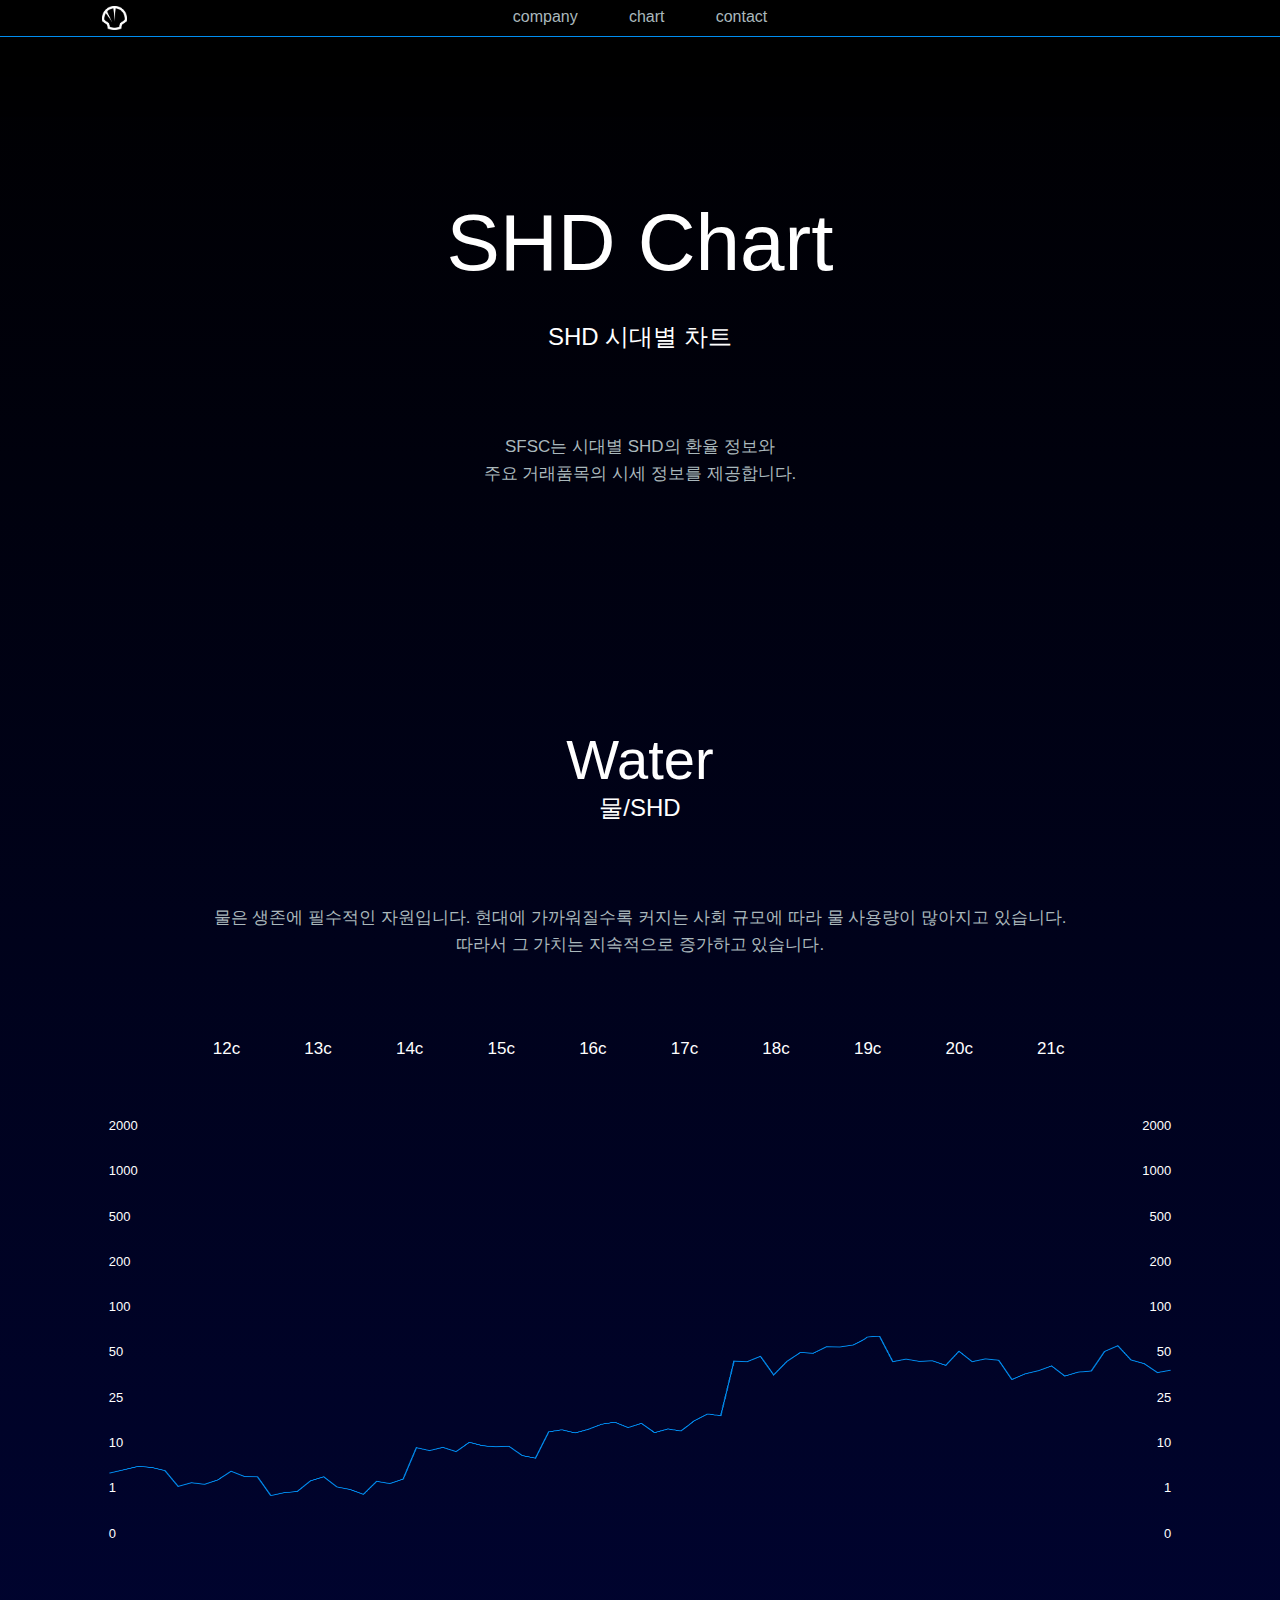
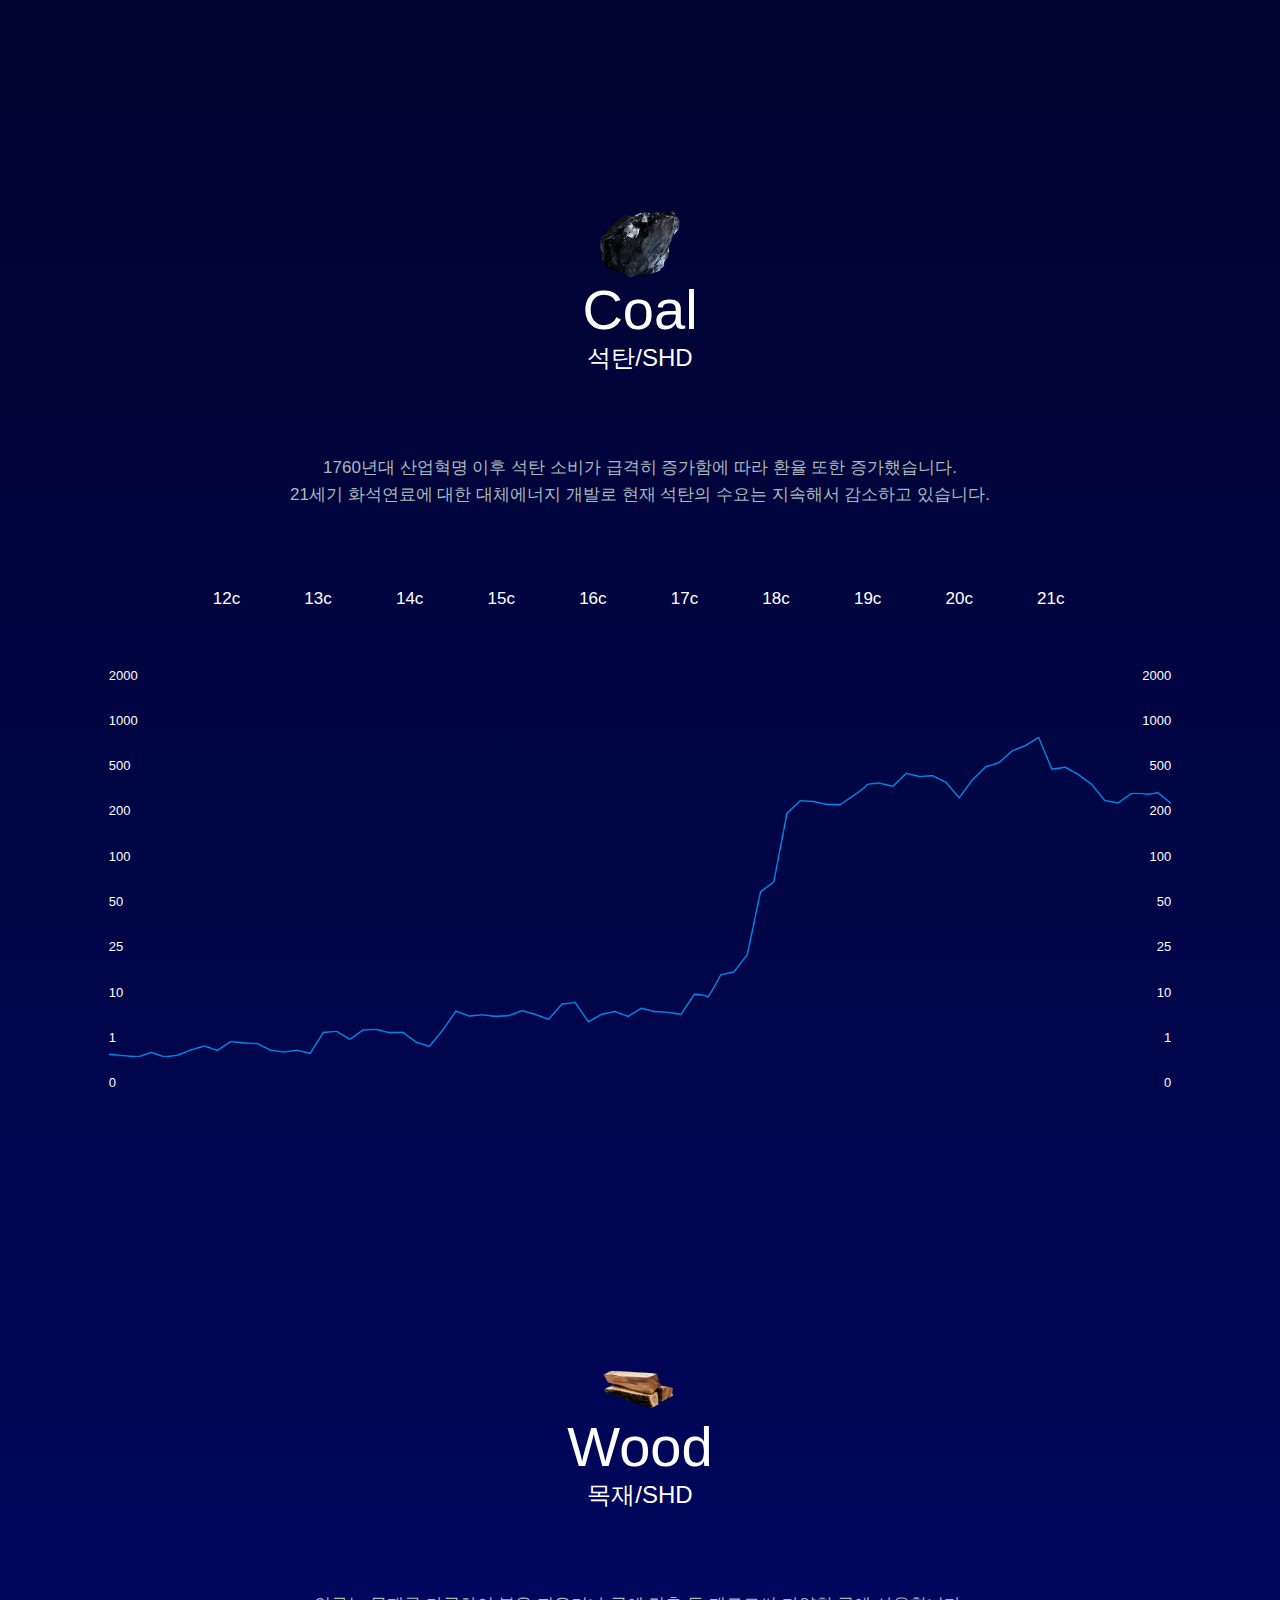
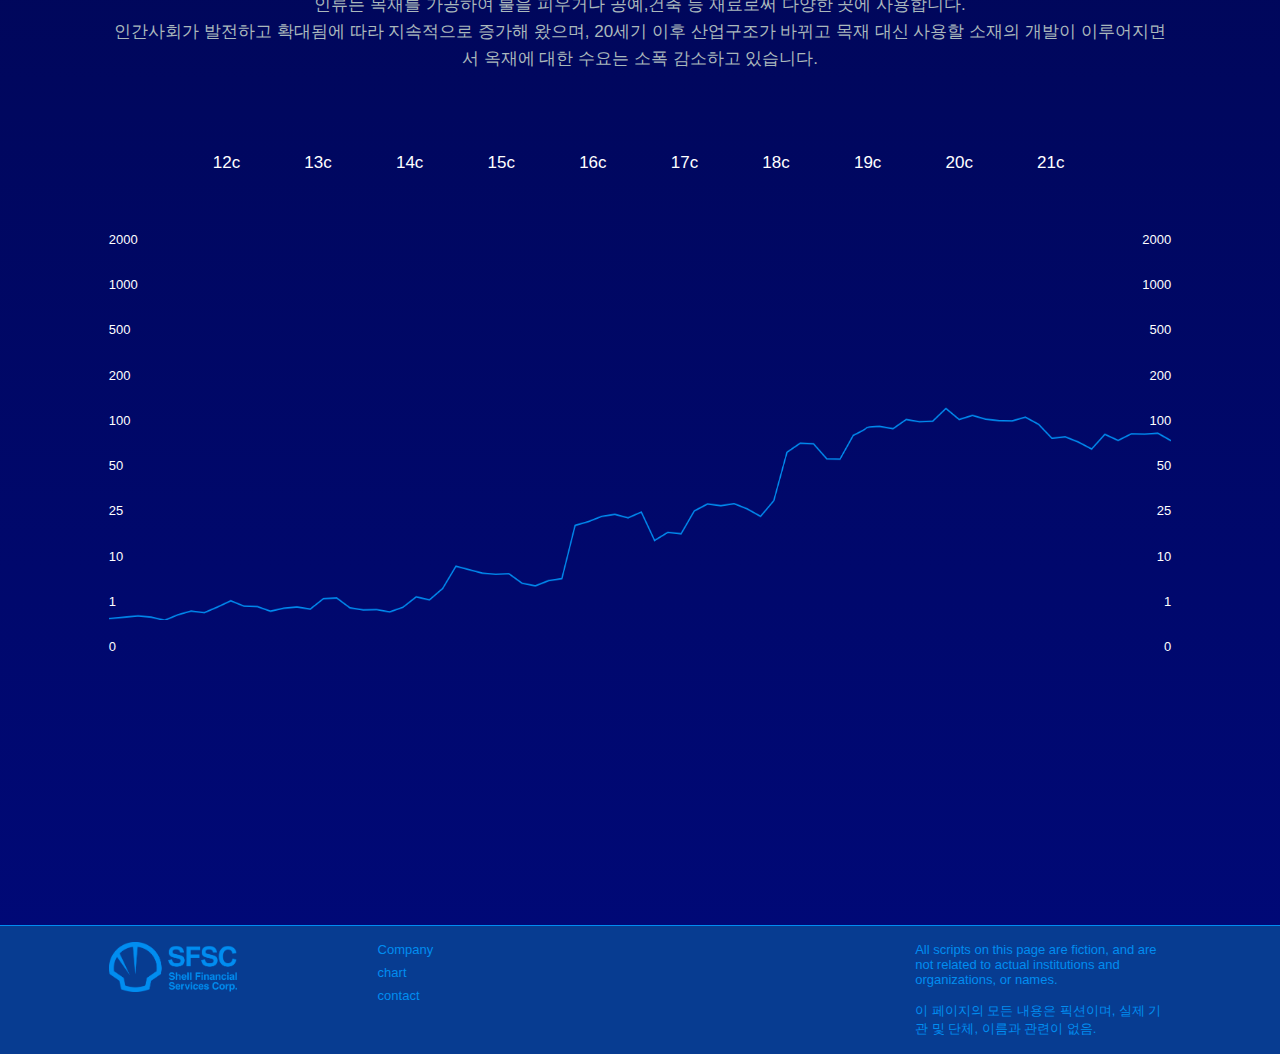
==== pagechart/index.html @ 1f9c4a47 "Add files via upload" ====
<!DOCTYPE html>
<html>
<link href="./css/style.css" rel="stylesheet" style="" type="text/css">

<head><meta http-equiv="Content-Type" content="text/html; charset=UTF-8">
	<meta name="viewport" content="width=device-width, initial-scale=1">
	<title>Chart</title>
	<link rel="icon" type="image/x-icon" href="./img/favicon.ico">
</head>

<body>

	<header>
		<div style="background:black; border-bottom: 0.5px solid #018DF0; position: relative;">
			<a href="../index.html"><img src="./img/logo-nav.png" style="height: 24px; object-fit: contain; position: absolute; top: 6px; left: 8vw;"></a>
			<div class="flex" style="justify-content: center">
				<nav class="flex">
					<a href="../pagecompany/index.html">company</a>
					<a href="../pagechart/index.html">chart</a>
					<a href="../pagecontact/index.html">contact</a>
				</nav>
			</div>
		</div>
		<div style="position: absolute; width: 100vw; height:80px; background-image: linear-gradient(rgba(0,0,0,1) 0%, rgba(0,0,0,0) 100%);"></div>
	</header>

	<main>

		<div class="section">
			<h1>SHD Chart</h1>
			<h5>SHD 시대별 차트</h5>
			<p>SFSC는 시대별 SHD의 환율 정보와<br>주요 거래품목의 시세 정보를 제공합니다.</p>
		</div>

		<div class="section">
			<div>
				<h2 class="tight">Water</h2>
				<h5>물/SHD</h5>
				<p>물은 생존에 필수적인 자원입니다. 현대에 가까워질수록 커지는 사회 규모에 따라 물 사용량이 많아지고 있습니다. <br>따라서 그 가치는 지속적으로 증가하고 있습니다. </p>
			</div>
			<div class="layout flex graph" style="background-image: url(./img/g-shd.png); background-size: 100% 30%; background-position-y: 80%;">
				<div class="col12 side">
					<h6 class="left">2000</h6>
					<h6 class="left">1000</h6>
					<h6 class="left">500</h6>
					<h6 class="left">200</h6>
					<h6 class="left">100</h6>
					<h6 class="left">50</h6>
					<h6 class="left">25</h6>
					<h6 class="left">10</h6>
					<h6 class="left">1</h6>
					<h6 class="left">0</h6>
				</div>
				<div class="layout flex" style="margin:0;">
					<div class="col12 horizonal">12c</div>
					<div class="col12 horizonal">13c</div>
					<div class="col12 horizonal">14c</div>
					<div class="col12 horizonal">15c</div>
					<div class="col12 horizonal">16c</div>
					<div class="col12 horizonal">17c</div>
					<div class="col12 horizonal">18c</div>
					<div class="col12 horizonal">19c</div>
					<div class="col12 horizonal">20c</div>
					<div class="col12 horizonal">21c</div>
				</div>
				<div class="col12 side">
					<h6 class="right">2000</h6>
					<h6 class="right">1000</h6>
					<h6 class="right">500</h6>
					<h6 class="right">200</h6>
					<h6 class="right">100</h6>
					<h6 class="right">50</h6>
					<h6 class="right">25</h6>
					<h6 class="right">10</h6>
					<h6 class="right">1</h6>
					<h6 class="right">0</h6>
				</div>
			</div>
		</div>
		
		<div class="section">
			<div>
				<img src="./img/coal.png" width="80px">
				<h2 class="tight">Coal</h2>
				<h5>석탄/SHD</h5>
				<p>1760년대 산업혁명 이후 석탄 소비가 급격히 증가함에 따라 환율 또한 증가했습니다. <br>21세기 화석연료에 대한 대체에너지 개발로 현재 석탄의 수요는 지속해서 감소하고 있습니다. </p>
			</div>
			<div class="layout flex graph" style="background-image: url(./img/g-coal.png); background-size: 100% 60%; background-position-y: 70%;">
				<div class="col12 side">
					<h6 class="left">2000</h6>
					<h6 class="left">1000</h6>
					<h6 class="left">500</h6>
					<h6 class="left">200</h6>
					<h6 class="left">100</h6>
					<h6 class="left">50</h6>
					<h6 class="left">25</h6>
					<h6 class="left">10</h6>
					<h6 class="left">1</h6>
					<h6 class="left">0</h6>
				</div>
				<div class="layout flex" style="margin:0;">
					<div class="col12 horizonal">12c</div>
					<div class="col12 horizonal">13c</div>
					<div class="col12 horizonal">14c</div>
					<div class="col12 horizonal">15c</div>
					<div class="col12 horizonal">16c</div>
					<div class="col12 horizonal">17c</div>
					<div class="col12 horizonal">18c</div>
					<div class="col12 horizonal">19c</div>
					<div class="col12 horizonal">20c</div>
					<div class="col12 horizonal">21c</div>
				</div>
				<div class="col12 side">
					<h6 class="right">2000</h6>
					<h6 class="right">1000</h6>
					<h6 class="right">500</h6>
					<h6 class="right">200</h6>
					<h6 class="right">100</h6>
					<h6 class="right">50</h6>
					<h6 class="right">25</h6>
					<h6 class="right">10</h6>
					<h6 class="right">1</h6>
					<h6 class="right">0</h6>
				</div>
			</div>
		</div>

		<div class="section">
			<div>
				<img src="./img/wood.png" width="80px">
				<h2 class="tight">Wood</h2>
				<h5>목재/SHD</h5>
				<p>인류는 목재를 가공하여 불을 피우거나 공예,건축 등 재료로써 다양한 곳에 사용합니다. <br>인간사회가 발전하고 확대됨에 따라 지속적으로 증가해 왔으며, 20세기 이후 산업구조가 바뀌고 목재 대신 사용할 소재의 개발이 이루어지면서 옥재에 대한 수요는 소폭 감소하고 있습니다. </p>
			</div>
			<div class="layout flex graph" style="background-image: url(./img/g-wood.png); background-size: 100% 40%; background-position-y: 80%;">
				<div class="col12 side">
					<h6 class="left">2000</h6>
					<h6 class="left">1000</h6>
					<h6 class="left">500</h6>
					<h6 class="left">200</h6>
					<h6 class="left">100</h6>
					<h6 class="left">50</h6>
					<h6 class="left">25</h6>
					<h6 class="left">10</h6>
					<h6 class="left">1</h6>
					<h6 class="left">0</h6>
				</div>
				<div class="layout flex" style="margin:0;">
					<div class="col12 horizonal">12c</div>
					<div class="col12 horizonal">13c</div>
					<div class="col12 horizonal">14c</div>
					<div class="col12 horizonal">15c</div>
					<div class="col12 horizonal">16c</div>
					<div class="col12 horizonal">17c</div>
					<div class="col12 horizonal">18c</div>
					<div class="col12 horizonal">19c</div>
					<div class="col12 horizonal">20c</div>
					<div class="col12 horizonal">21c</div>
				</div>
				<div class="col12 side">
					<h6 class="right">2000</h6>
					<h6 class="right">1000</h6>
					<h6 class="right">500</h6>
					<h6 class="right">200</h6>
					<h6 class="right">100</h6>
					<h6 class="right">50</h6>
					<h6 class="right">25</h6>
					<h6 class="right">10</h6>
					<h6 class="right">1</h6>
					<h6 class="right">0</h6>
				</div>
			</div>
		</div>

	</main>

	<footer>
		<div class="layout flex red">
			<div class="col4 grey">
				<img src="./img/logo-footer.png" width="50%">
			</div>
			<div class="col4 grey">
				<a href="../pagecompany/index.html"><h6 class="col12 t-blue left tight" style="margin-bottom: 8px;">Company</h6></a>
				<a href="../pagechart/index.html"><h6 class="col12 t-blue left tight" style="margin-bottom: 8px;">chart</h6></a>
				<a href="../pagecontact/index.html"><h6 class="col12 t-blue left tight" style="margin-bottom: 8px;">contact</h6></a>
			</div>
			<div class="col4 grey"> 
			</div>
			<h6 class="col4 t-blue left tight">	All scripts on this page are fiction, and are not related to actual institutions and organizations, or names. <br><br>이 페이지의 모든 내용은 픽션이며, 실제 기관 및 단체, 이름과 관련이 없음.
			</h6>
		</div>
	</footer>


</body></html>
---- pagechart/css/style.css ----
html,body,header,main,footer,div{margin: 0; padding: 0}
html{font-family: Helvetica, pretendard, sans-serif;}

body{background-image: linear-gradient(black, rgb(0, 9, 122)); overflow-x:hidden; overflow-y:auto;}

header{width: 100vw; position: sticky; top: 0;left: 0; z-index:999}
nav{gap: 4vw;}

main{width: 83vw; min-height: 92vh; margin: auto; padding-top: 160px; margin-bottom: 240px;}
main img{display: block; margin: auto;}

footer{width: 100vw; min-height: 8vh; background: #073C91; 
	padding-top: 16px; padding-bottom: 16px; justify-content: space-between; border-top: 0.5px solid #018DF0;}

div{margin: 0; padding: 0;}
.wrapper{margin: auto;}
.flex{display: flex;}
.layout{width: 83vw; margin: auto; gap: 0.25vw 1vw;}
.col2,.col3,.col4,.col6,.col12
	.col2{width: 41vw;}
	.col3{width: 27vw;}
	.col4{width: 20vw;}
	.col6{width: 13vw;}
	.col12{width: 6vw;}

/*
.red{background: red;}
.grey{background: grey;}
.green{background: green;}
*/

li{list-style-type: none; font-size: 13px;}
a{padding-top: 8px; padding-bottom: 10px; text-decoration-line: none; color: #AAB8BC;}
a:hover{color: white;}

h1,h2,h3,h4,h5,h6,p{/*background: lightblue;*/ text-align: center; color: white; font-weight: 500; margin-top: 0}
	h1{font-size: 80px; margin-bottom: 32px}
	h2{font-size: 56px; margin-bottom: 32px;}
	h3{font-size: 48px;}
	h4{font-size: 36px; margin-bottom: 24px;}
	h5{font-size: 24px; margin-bottom: 80px;}
	p{font-size: 17px; color: #AAB8BC; line-height: 27px;}
	h6{font-size: 13px;}
	.left{text-align: left}
	.right{text-align: right;}
	.absolute { position: absolute; }
	.relative { position: relative; }
	.t-blue{color: #018DF0}
	.t-grey{color: #AAB8BC}
	.t-black{color: black;}
	.tight{margin: 0}


/*여기서부터 그래프*/
.horizonal{display: inline-block; text-align: center;
	font-size: 17px; font-weight: 500; color: white; transition: 0.3s; background: none; border: 0.5px solid rgba(1, 141, 240, 0)}
.horizonal:hover{font-size: 36px; background: rgba(1, 141, 240, 0.1); border: 0.5px solid rgba(1, 141, 240, 1);}
.graph{background-repeat: no-repeat; margin-top: 80px}
.section{margin-bottom: 240px}
.side{padding-top: 80px;}
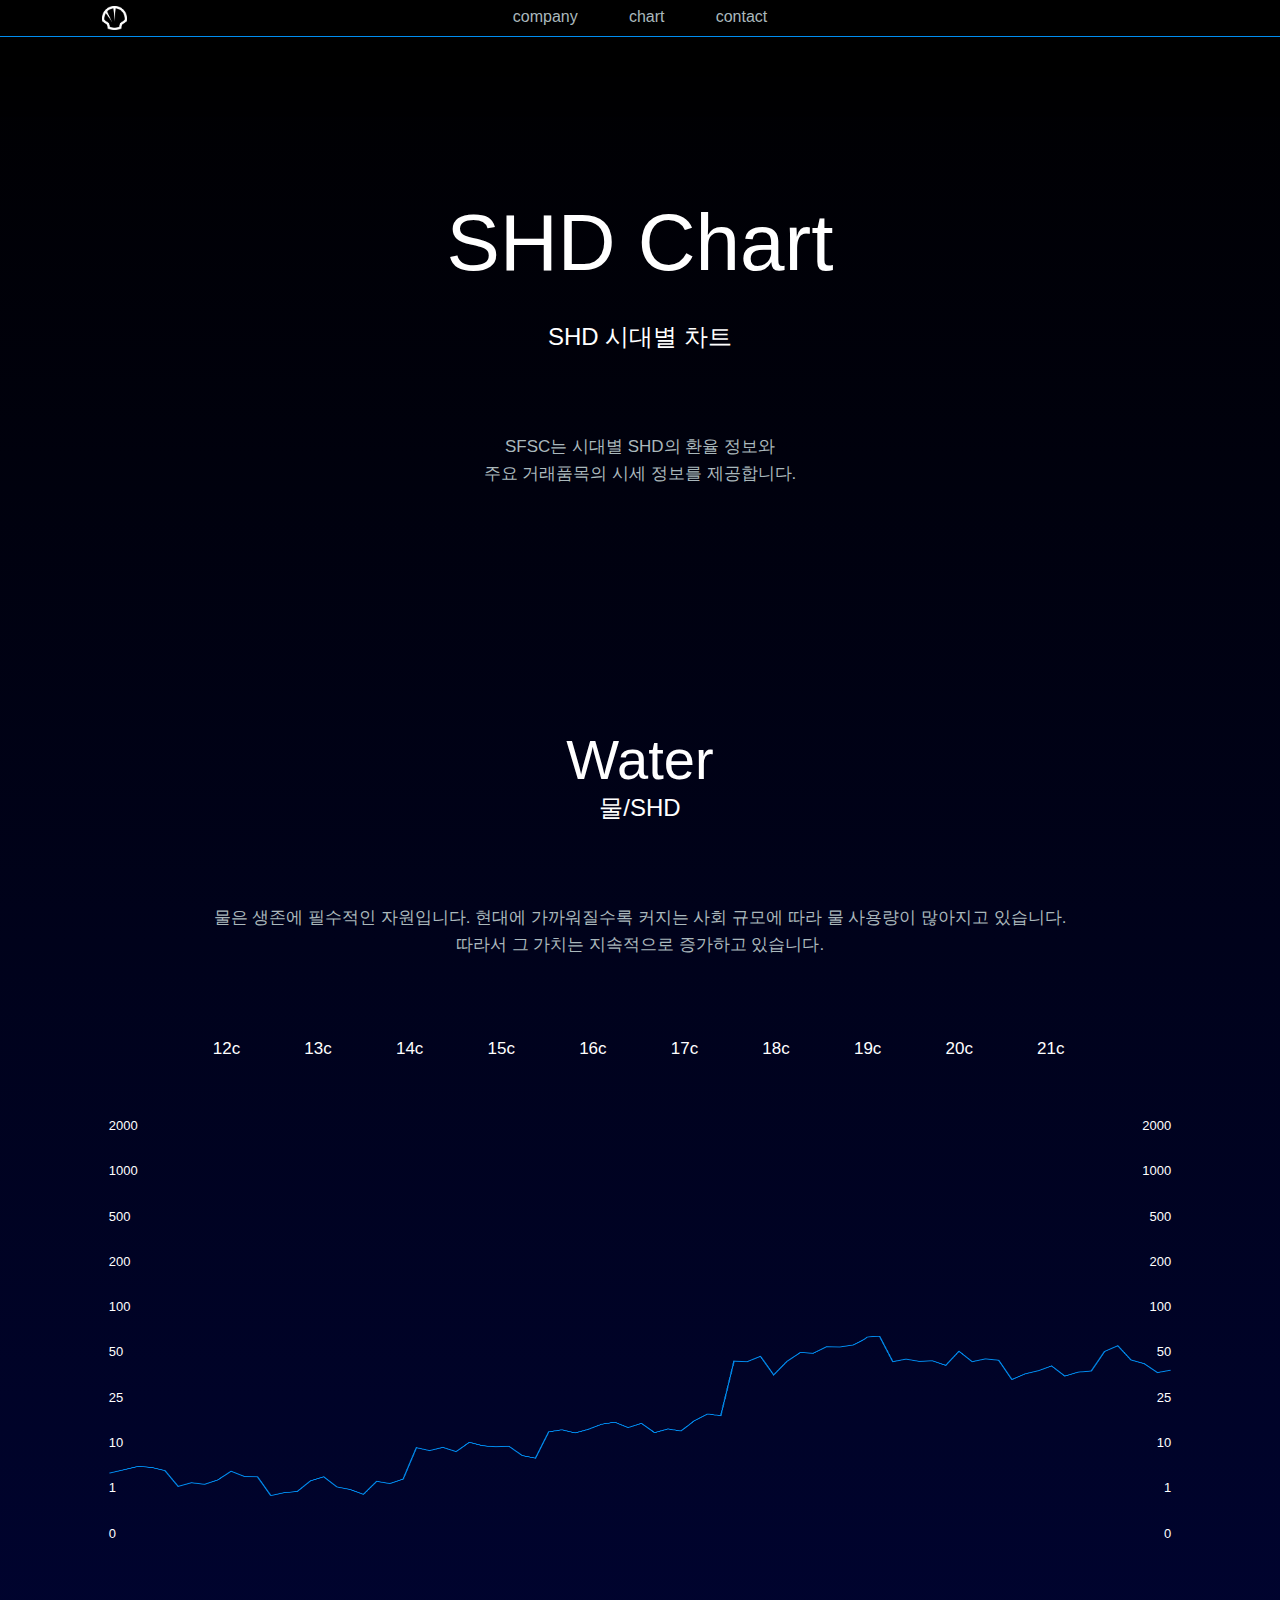
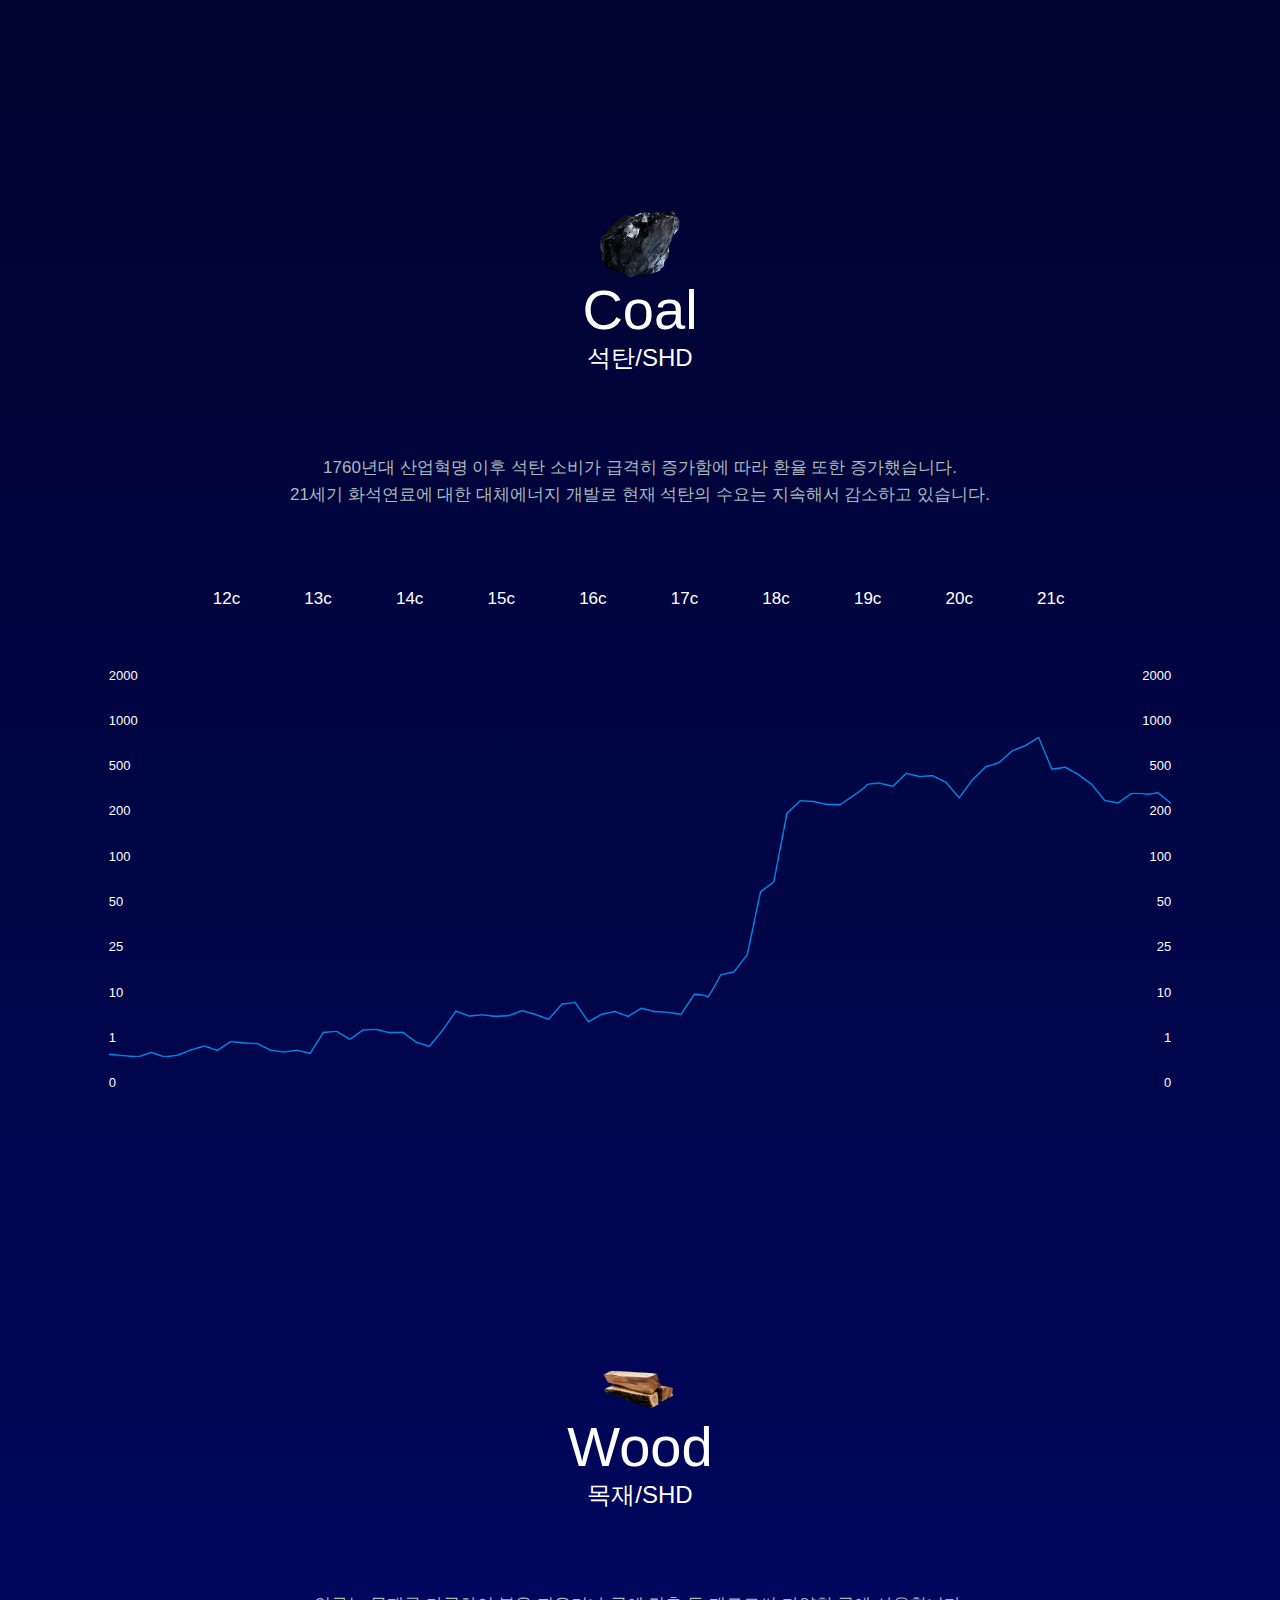
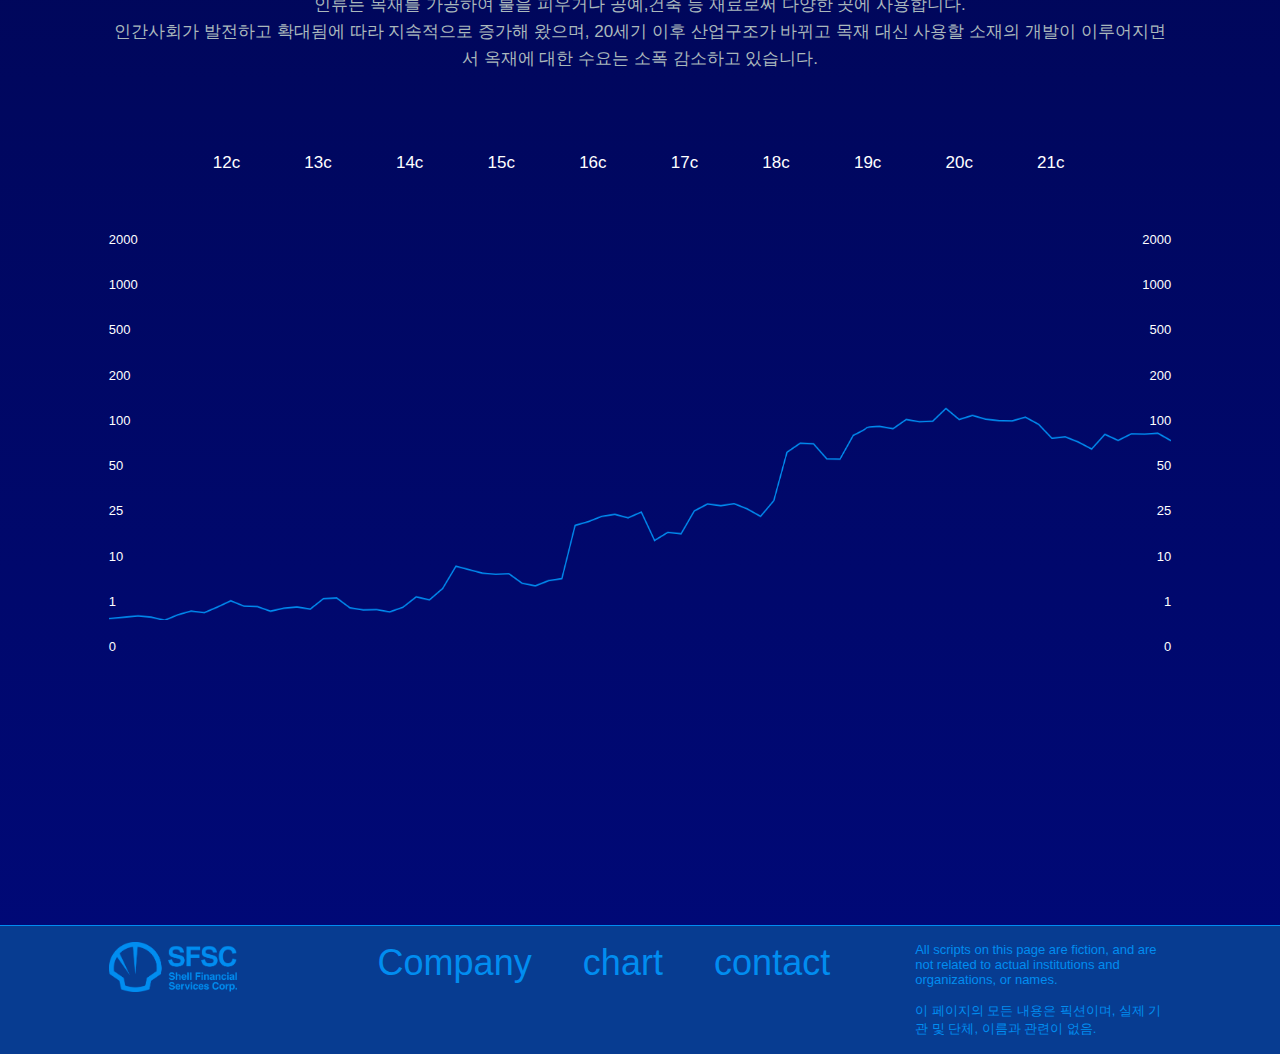
==== commit a19f991f: "Update index.html" ====
--- a/pagechart/index.html
+++ b/pagechart/index.html
@@ -175,16 +175,14 @@
 	</main>
 
 	<footer>
-		<div class="layout flex red">
-			<div class="col4 grey">
+		<div class="layout flex">
+			<div class="col4">
 				<img src="./img/logo-footer.png" width="50%">
 			</div>
-			<div class="col4 grey">
-				<a href="../pagecompany/index.html"><h6 class="col12 t-blue left tight" style="margin-bottom: 8px;">Company</h6></a>
-				<a href="../pagechart/index.html"><h6 class="col12 t-blue left tight" style="margin-bottom: 8px;">chart</h6></a>
-				<a href="../pagecontact/index.html"><h6 class="col12 t-blue left tight" style="margin-bottom: 8px;">contact</h6></a>
-			</div>
-			<div class="col4 grey"> 
+			<div class="col2 flex" style="gap: 4vw;">
+				<a href="./pagecompany/index.html" style="padding: 0;"><h4 class="t-blue left tight" >Company</h4></a>
+				<a href="./pagechart/index.html" style="padding: 0;"><h4 class="t-blue left tight" >chart</h4></a>
+				<a href="./pagecontact/index.html" style="padding: 0;"><h4 class="t-blue left tight" >contact</h4></a>
 			</div>
 			<h6 class="col4 t-blue left tight">	All scripts on this page are fiction, and are not related to actual institutions and organizations, or names. <br><br>이 페이지의 모든 내용은 픽션이며, 실제 기관 및 단체, 이름과 관련이 없음.
 			</h6>
@@ -192,4 +190,4 @@
 	</footer>
 
 
-</body></html>+</body></html>
